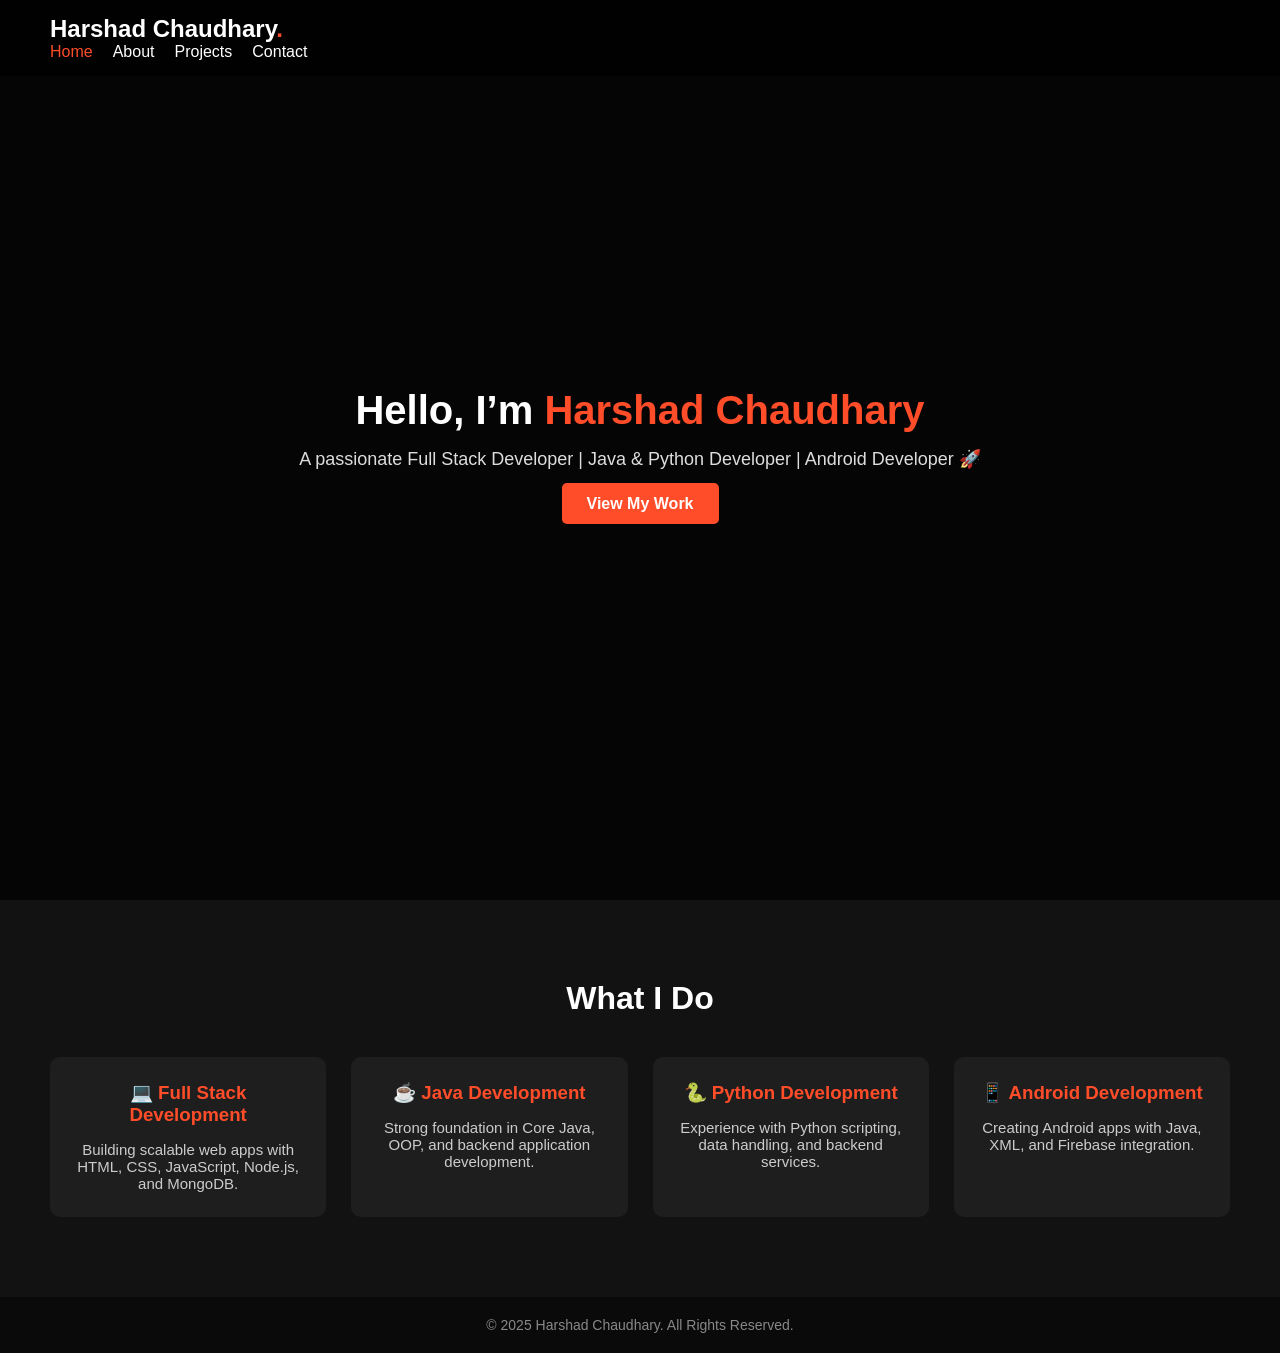
==== index.html @ d4828451 "Initial commit" ====
<!DOCTYPE html>
<html lang="en">
<head>
  <meta charset="UTF-8">
  <meta name="viewport" content="width=device-width, initial-scale=1.0">
  <title>Harshad Chaudhary | Portfolio</title>
  <link rel="stylesheet" href="style.css">
</head>
<body>
  <!-- Navbar -->
  <header>
    <nav>
      <h1 class="logo">Harshad Chaudhary<span>.</span></h1>
      <ul class="nav-links">
        <li><a href="index.html" class="active">Home</a></li>
        <li><a href="about.html">About</a></li>
        <li><a href="projects.html">Projects</a></li>
        <li><a href="contact.html">Contact</a></li>
      </ul>
    </nav>
  </header>

  <!-- Hero Section -->
  <section class="hero">
    <div class="overlay"></div>
    <div class="hero-text">
      <h2>Hello, I’m <span>Harshad Chaudhary</span></h2>
      <p>A passionate Full Stack Developer | Java & Python Developer | Android Developer 🚀</p>
      <a href="projects.html" class="btn">View My Work</a>
    </div>
  </section>

  <!-- Skills Section -->
  <section class="skills">
    <h2>What I Do</h2>
    <div class="skill-cards">
      <div class="card">
        <h3>💻 Full Stack Development</h3>
        <p>Building scalable web apps with HTML, CSS, JavaScript, Node.js, and MongoDB.</p>
      </div>
      <div class="card">
        <h3>☕ Java Development</h3>
        <p>Strong foundation in Core Java, OOP, and backend application development.</p>
      </div>
      <div class="card">
        <h3>🐍 Python Development</h3>
        <p>Experience with Python scripting, data handling, and backend services.</p>
      </div>
      <div class="card">
        <h3>📱 Android Development</h3>
        <p>Creating Android apps with Java, XML, and Firebase integration.</p>
      </div>
    </div>
  </section>

  <!-- Footer -->
  <footer>
    <p>© 2025 Harshad Chaudhary. All Rights Reserved.</p>
  </footer>
</body>
</html>
---- style.css ----
/* Reset */
* {
  margin: 0;
  padding: 0;
  box-sizing: border-box;
  font-family: "Poppins", sans-serif;
}

body {
  color: #fff;
  background-color: #0d0d0d;
}

/* Navbar */
header {
  width: 100%;
  position: fixed;
  top: 0;
  left: 0;
  background: rgba(0, 0, 0, 0.7);
  padding: 15px 50px;
  display: flex;
  justify-content: space-between;
  align-items: center;
  z-index: 100;
}

.logo {
  font-size: 24px;
  font-weight: 700;
  color: #fff;
}

.logo span {
  color: #ff4c29;
}

.nav-links {
  list-style: none;
  display: flex;
  gap: 20px;
}

.nav-links li a {
  text-decoration: none;
  color: #fff;
  font-weight: 500;
  transition: 0.3s;
}

.nav-links li a:hover,
.nav-links li a.active {
  color: #ff4c29;
}

/* Hero Section */
.hero {
  height: 100vh;
  background: url("backport.jpg") no-repeat center center/cover;
  position: relative;
  display: flex;
  align-items: center;
  justify-content: center;
  text-align: center;
}

.hero .overlay {
  position: absolute;
  top: 0;
  left: 0;
  width: 100%;
  height: 100%;
  background: rgba(0, 0, 0, 0.6);
}

.hero-text {
  position: relative;
  z-index: 1;
  max-width: 800px;
}

.hero-text h2 {
  font-size: 40px;
  margin-bottom: 15px;
}

.hero-text h2 span {
  color: #ff4c29;
}

.hero-text p {
  font-size: 18px;
  margin-bottom: 25px;
  color: #ddd;
}

.btn {
  padding: 12px 25px;
  background: #ff4c29;
  color: #fff;
  border: none;
  border-radius: 5px;
  font-weight: bold;
  text-decoration: none;
  transition: 0.3s;
}

.btn:hover {
  background: #e63e20;
}

/* Skills Section */
.skills {
  padding: 80px 50px;
  background: #121212;
  text-align: center;
}

.skills h2 {
  font-size: 32px;
  margin-bottom: 40px;
}

.skill-cards {
  display: grid;
  grid-template-columns: repeat(auto-fit, minmax(250px, 1fr));
  gap: 25px;
}

.card {
  background: #1e1e1e;
  padding: 25px;
  border-radius: 10px;
  transition: transform 0.3s ease, background 0.3s;
}

.card:hover {
  transform: translateY(-10px);
  background: #292929;
}

.card h3 {
  color: #ff4c29;
  margin-bottom: 15px;
}

.card p {
  color: #ccc;
  font-size: 15px;
}

/* Footer */
footer {
  background: #0a0a0a;
  padding: 20px;
  text-align: center;
  font-size: 14px;
  color: #888;
}

/* About Section */
.about {
  padding: 100px 50px;
  background: #121212;
  color: #fff;
}

.about .container {
  display: flex;
  flex-wrap: wrap;
  align-items: center;
  gap: 40px;
}

.about-text {
  flex: 1 1 500px;
}

.about-text h2 {
  font-size: 32px;
  margin-bottom: 20px;
  color: #ff4c29;
}

.about-text p {
  margin-bottom: 20px;
  color: #ddd;
  line-height: 1.6;
}

.about-text ul {
  list-style: none;
  margin-bottom: 20px;
}

.about-text ul li {
  margin: 10px 0;
  font-size: 16px;
  color: #ccc;
}

.about-text ul li::before {
  content: "✔ ";
  color: #ff4c29;
}

.about-img {
  flex: 1 1 300px;
  text-align: center;
}
.about-img img {
  max-width: 300px;
  border-radius: 12px; /* small rounding instead of circle */
  border: 4px solid #ff4c29;
  box-shadow: 0 0 20px rgba(255, 76, 41, 0.5);
}


/* Timeline Section */
.timeline {
  padding: 80px 50px;
  background: #0d0d0d;
  text-align: center;
}

.timeline h2 {
  font-size: 32px;
  margin-bottom: 40px;
  color: #ff4c29;
}

.timeline-container {
  display: flex;
  flex-direction: column;
  gap: 25px;
  align-items: center;
}

.timeline-item {
  background: #1e1e1e;
  padding: 20px 30px;
  border-radius: 10px;
  max-width: 600px;
  transition: transform 0.3s ease;
}

.timeline-item:hover {
  transform: translateY(-8px);
  background: #292929;
}

.timeline-item h3 {
  color: #ff4c29;
  margin-bottom: 8px;
}


/* Projects Section */
.projects {
  padding: 100px 50px;
  background: #121212;
  color: #fff;
  text-align: center;
}

.projects h2 {
  font-size: 32px;
  margin-bottom: 15px;
  color: #ff4c29;
}

.project-intro {
  font-size: 16px;
  color: #ccc;
  margin-bottom: 40px;
  max-width: 700px;
  margin-left: auto;
  margin-right: auto;
  line-height: 1.6;
}

.project-grid {
  display: grid;
  grid-template-columns: repeat(auto-fit, minmax(280px, 1fr));
  gap: 25px;
}

.project-card {
  background: #1e1e1e;
  padding: 25px;
  border-radius: 10px;
  text-align: left;
  transition: transform 0.3s ease, background 0.3s;
}

.project-card:hover {
  transform: translateY(-10px);
  background: #292929;
}

.project-card h3 {
  color: #ff4c29;
  margin-bottom: 12px;
}

.project-card p {
  font-size: 15px;
  color: #ddd;
  margin-bottom: 20px;
  line-height: 1.5;
}

.project-links a {
  display: inline-block;
  padding: 8px 15px;
  background: #ff4c29;
  color: #fff;
  text-decoration: none;
  border-radius: 5px;
  font-size: 14px;
  margin-right: 10px;
  transition: background 0.3s;
}

.project-links a:hover {
  background: #e63e20;
}
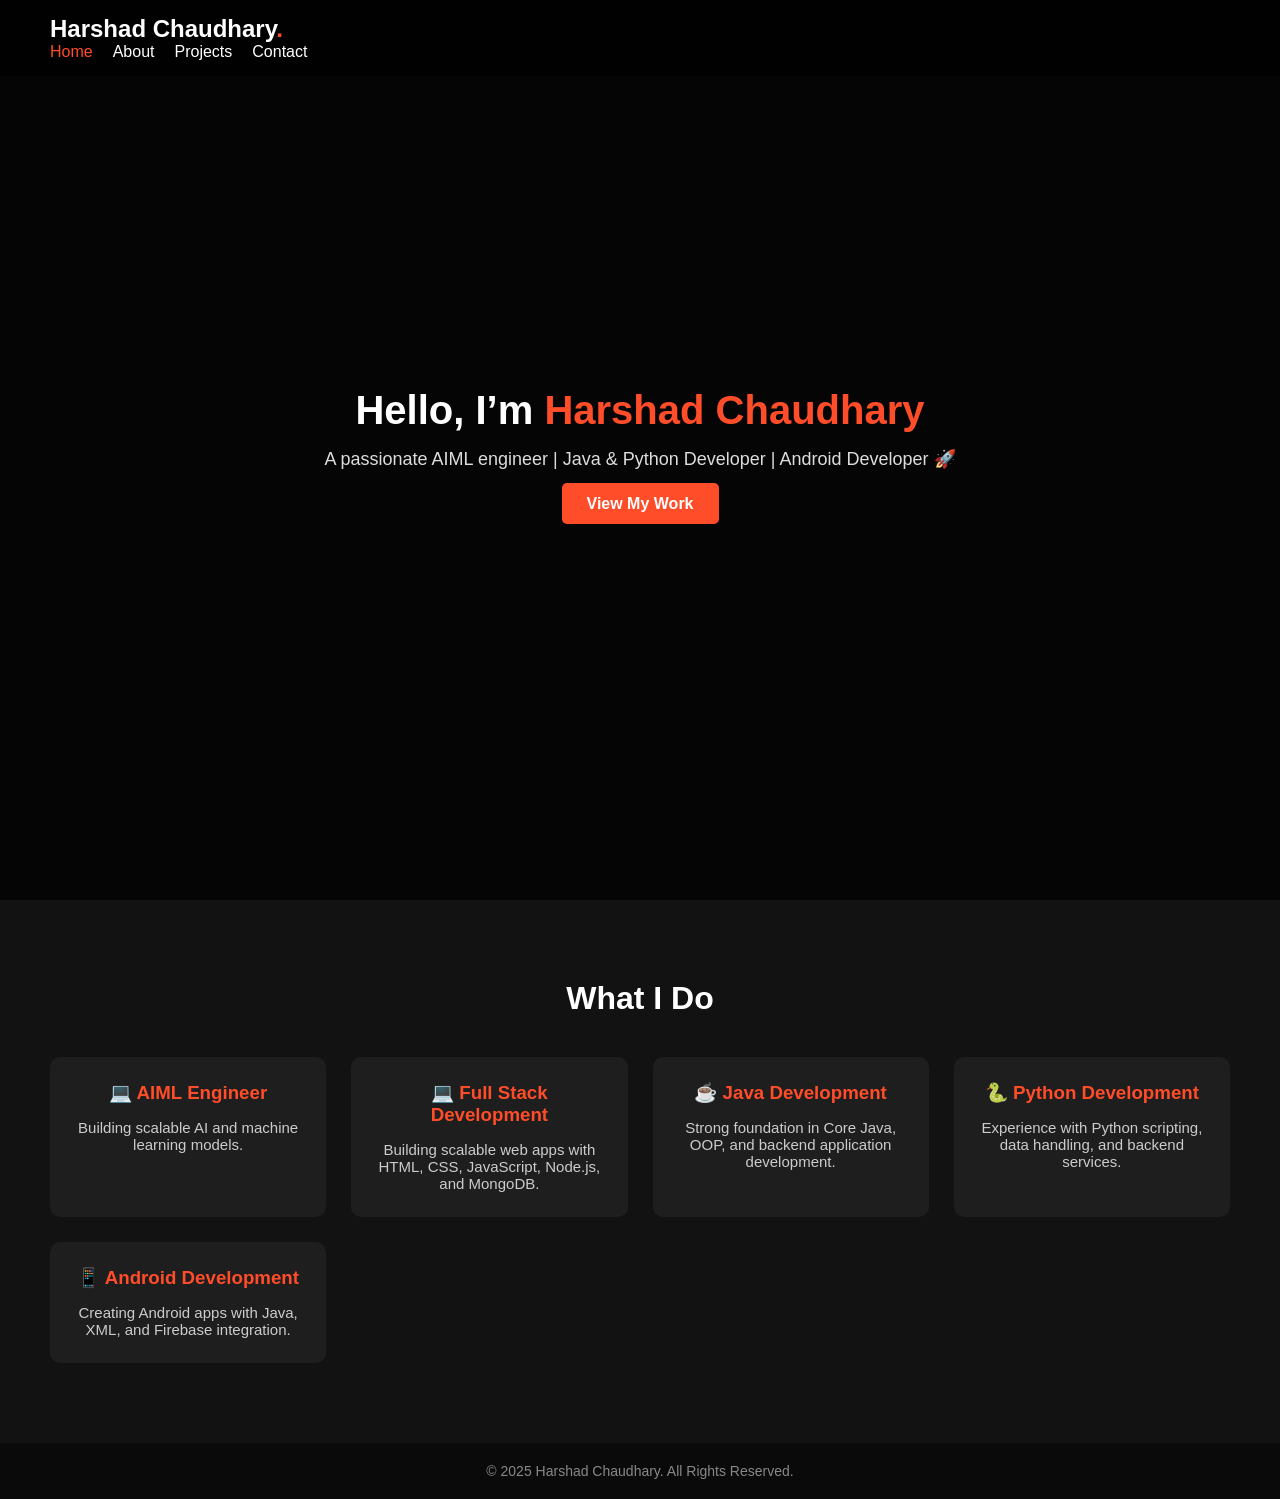
==== commit 368aabf7: "update" ====
--- a/index.html
+++ b/index.html
@@ -25,7 +25,7 @@
     <div class="overlay"></div>
     <div class="hero-text">
       <h2>Hello, I’m <span>Harshad Chaudhary</span></h2>
-      <p>A passionate Full Stack Developer | Java & Python Developer | Android Developer 🚀</p>
+      <p>A passionate AIML engineer  | Java & Python Developer | Android Developer 🚀</p>
       <a href="projects.html" class="btn">View My Work</a>
     </div>
   </section>
@@ -34,6 +34,10 @@
   <section class="skills">
     <h2>What I Do</h2>
     <div class="skill-cards">
+      <div class="card">
+        <h3>💻 AIML Engineer</h3>
+        <p>Building scalable AI and machine learning models.</p>
+      </div>
       <div class="card">
         <h3>💻 Full Stack Development</h3>
         <p>Building scalable web apps with HTML, CSS, JavaScript, Node.js, and MongoDB.</p>
--- a/style.css
+++ b/style.css
@@ -325,3 +325,35 @@
 .project-links a:hover {
   background: #e63e20;
 }
+
+
+/* Optional inline grid fix (you can move this to style.css) */
+    .project-grid {
+      display: grid;
+      grid-template-columns: repeat(auto-fit, minmax(300px, 1fr));
+      gap: 1.5rem;
+      padding: 20px;
+    }
+    .project-card {
+      background: #1e1e1e;
+      color: #fff;
+      padding: 20px;
+      border-radius: 15px;
+      box-shadow: 0 4px 8px rgba(0,0,0,0.3);
+      transition: transform 0.2s ease, box-shadow 0.2s ease;
+    }
+    .project-card:hover {
+      transform: translateY(-5px);
+      box-shadow: 0 6px 15px rgba(0,0,0,0.4);
+    }
+    .project-links a {
+      color: #00bcd4;
+      text-decoration: none;
+      font-weight: 600;
+    }
+    .project-links a:hover {
+      text-decoration: underline;
+    }
+    h3 {
+      margin-bottom: 10px;
+    }
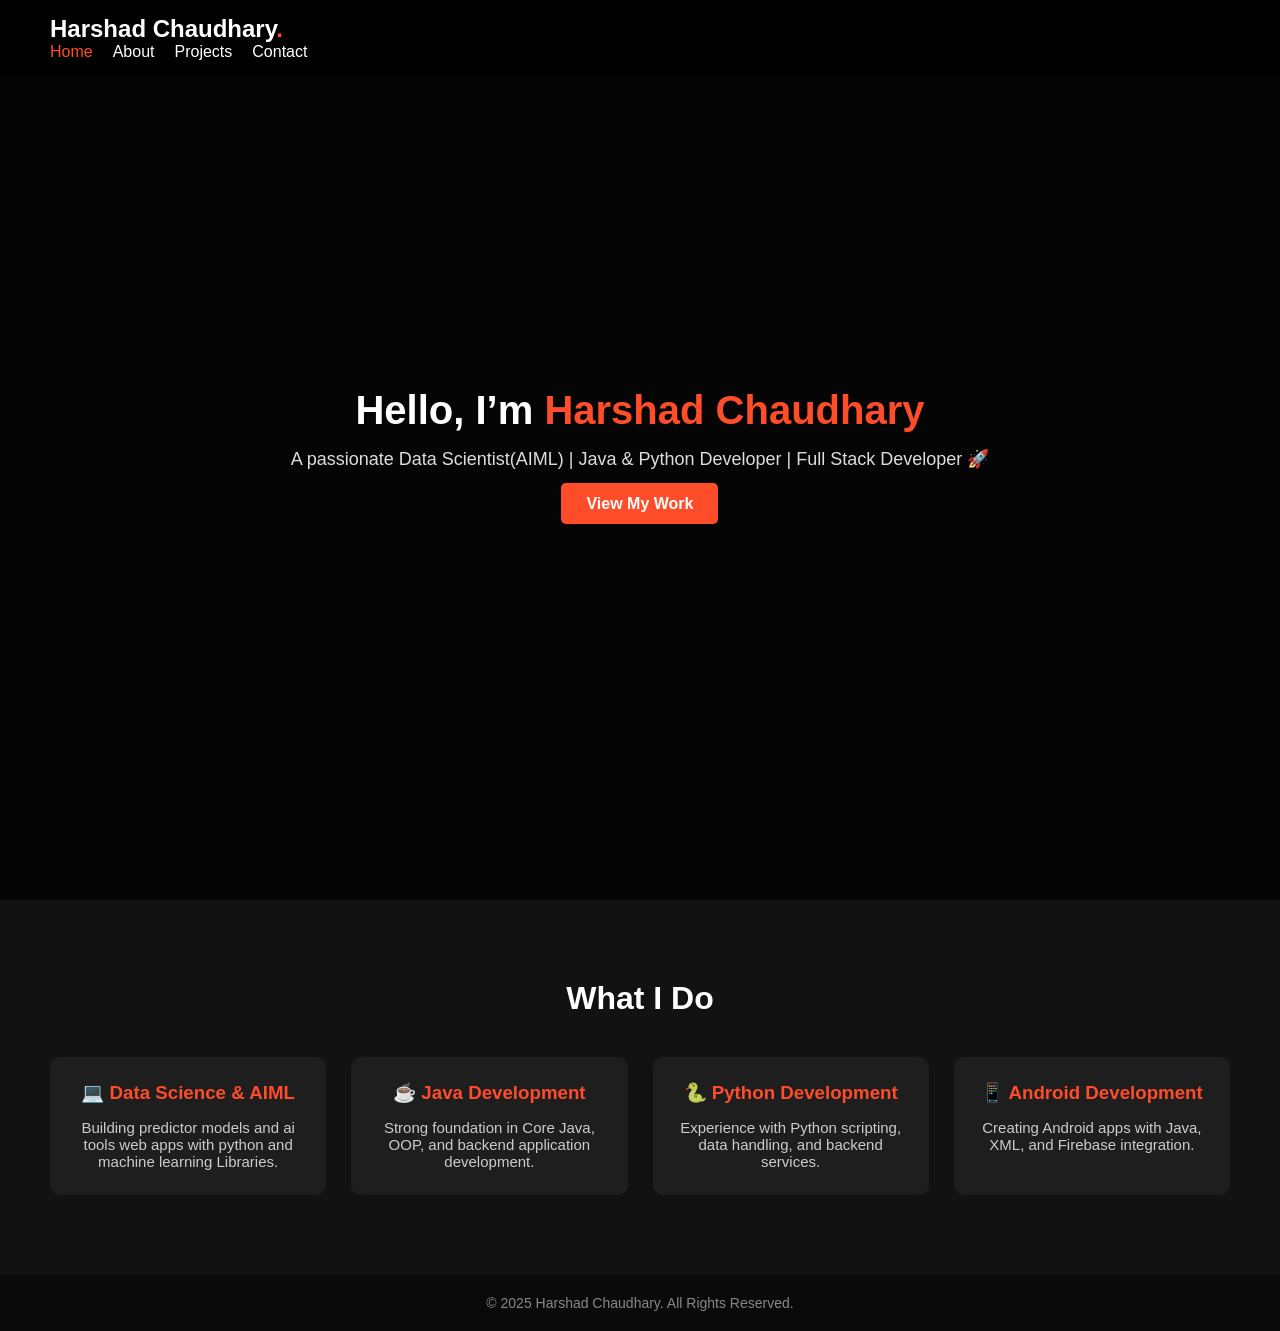
==== commit 4b12566d: "Major updates across project files" ====
--- a/index.html
+++ b/index.html
@@ -25,7 +25,7 @@
     <div class="overlay"></div>
     <div class="hero-text">
       <h2>Hello, I’m <span>Harshad Chaudhary</span></h2>
-      <p>A passionate AIML engineer  | Java & Python Developer | Android Developer 🚀</p>
+      <p>A passionate Data Scientist(AIML) | Java & Python Developer | Full Stack Developer 🚀</p>
       <a href="projects.html" class="btn">View My Work</a>
     </div>
   </section>
@@ -35,12 +35,8 @@
     <h2>What I Do</h2>
     <div class="skill-cards">
       <div class="card">
-        <h3>💻 AIML Engineer</h3>
-        <p>Building scalable AI and machine learning models.</p>
-      </div>
-      <div class="card">
-        <h3>💻 Full Stack Development</h3>
-        <p>Building scalable web apps with HTML, CSS, JavaScript, Node.js, and MongoDB.</p>
+        <h3>💻 Data Science & AIML</h3>
+        <p>Building predictor models and ai tools web apps with python and machine learning Libraries.</p>
       </div>
       <div class="card">
         <h3>☕ Java Development</h3>
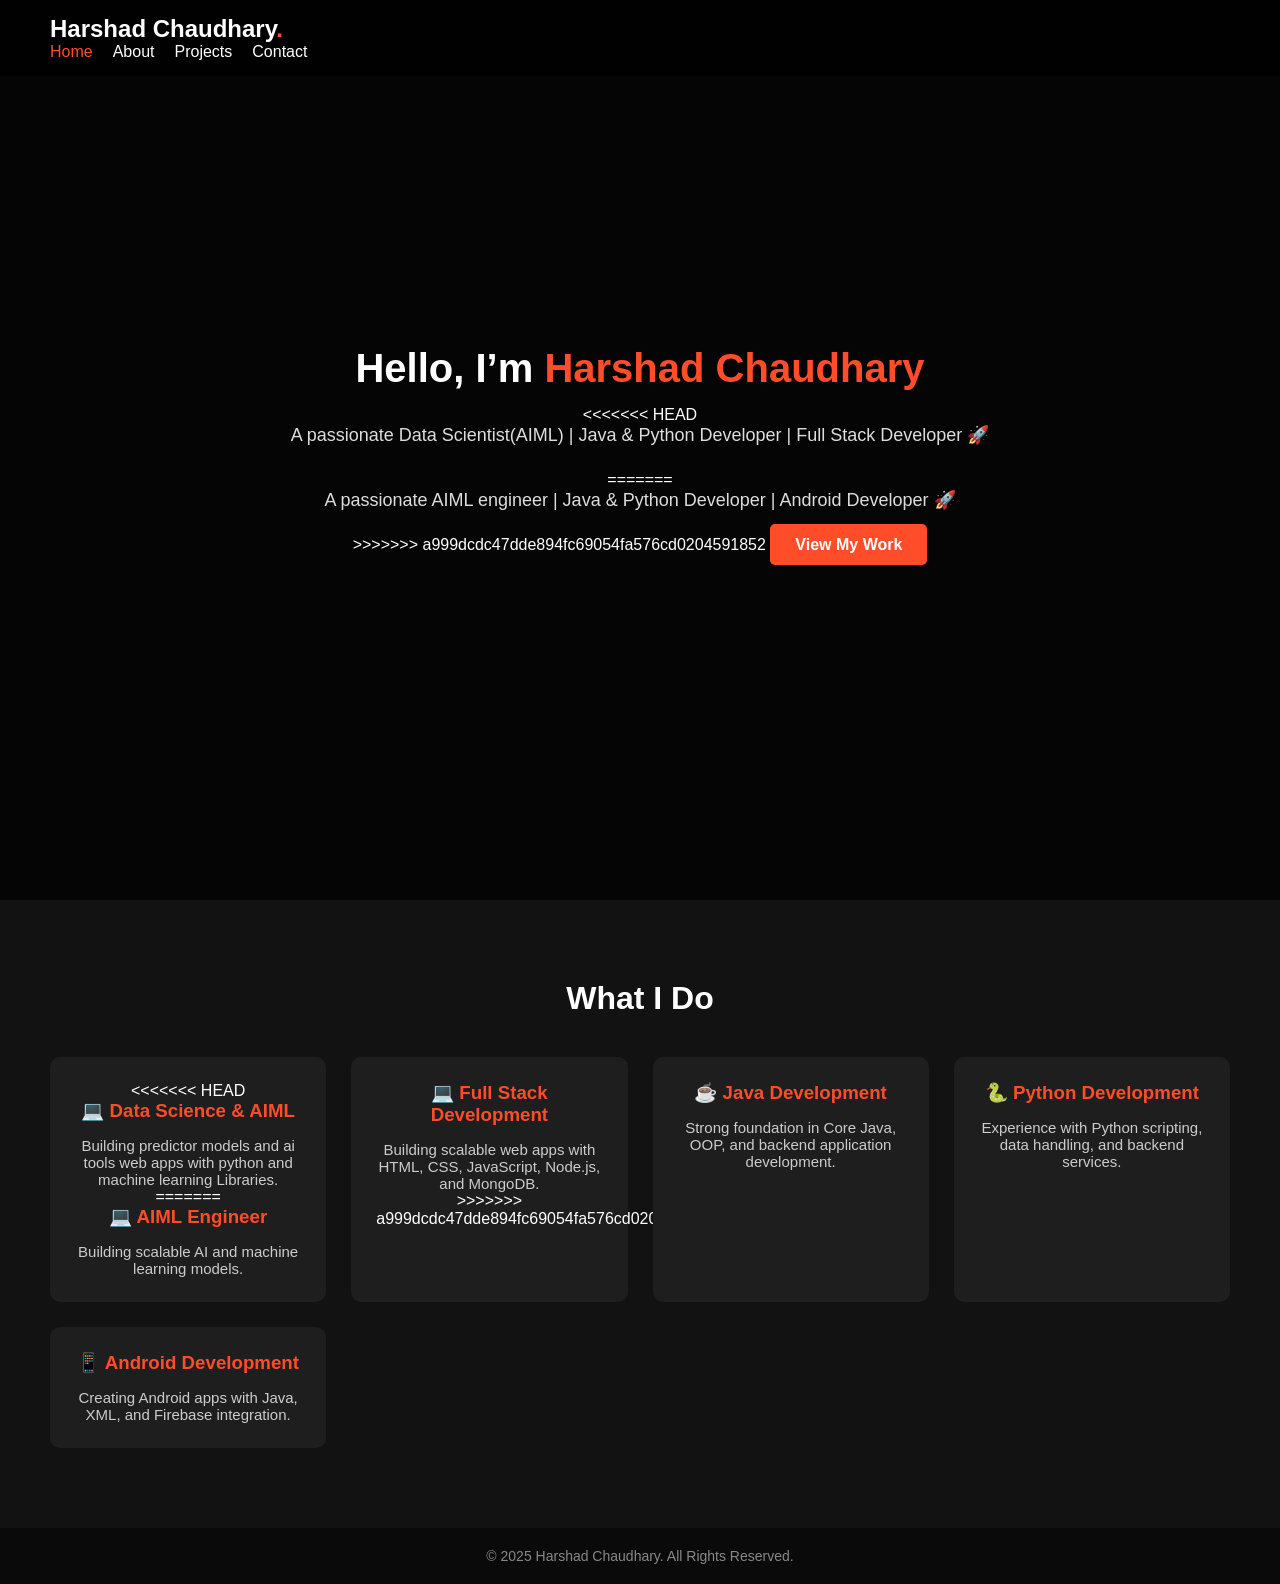
==== commit 6198ab47: "Resolved merge conflicts and updated portfolio" ====
--- a/index.html
+++ b/index.html
@@ -25,7 +25,11 @@
     <div class="overlay"></div>
     <div class="hero-text">
       <h2>Hello, I’m <span>Harshad Chaudhary</span></h2>
+<<<<<<< HEAD
       <p>A passionate Data Scientist(AIML) | Java & Python Developer | Full Stack Developer 🚀</p>
+=======
+      <p>A passionate AIML engineer  | Java & Python Developer | Android Developer 🚀</p>
+>>>>>>> a999dcdc47dde894fc69054fa576cd0204591852
       <a href="projects.html" class="btn">View My Work</a>
     </div>
   </section>
@@ -35,8 +39,17 @@
     <h2>What I Do</h2>
     <div class="skill-cards">
       <div class="card">
+<<<<<<< HEAD
         <h3>💻 Data Science & AIML</h3>
         <p>Building predictor models and ai tools web apps with python and machine learning Libraries.</p>
+=======
+        <h3>💻 AIML Engineer</h3>
+        <p>Building scalable AI and machine learning models.</p>
+      </div>
+      <div class="card">
+        <h3>💻 Full Stack Development</h3>
+        <p>Building scalable web apps with HTML, CSS, JavaScript, Node.js, and MongoDB.</p>
+>>>>>>> a999dcdc47dde894fc69054fa576cd0204591852
       </div>
       <div class="card">
         <h3>☕ Java Development</h3>
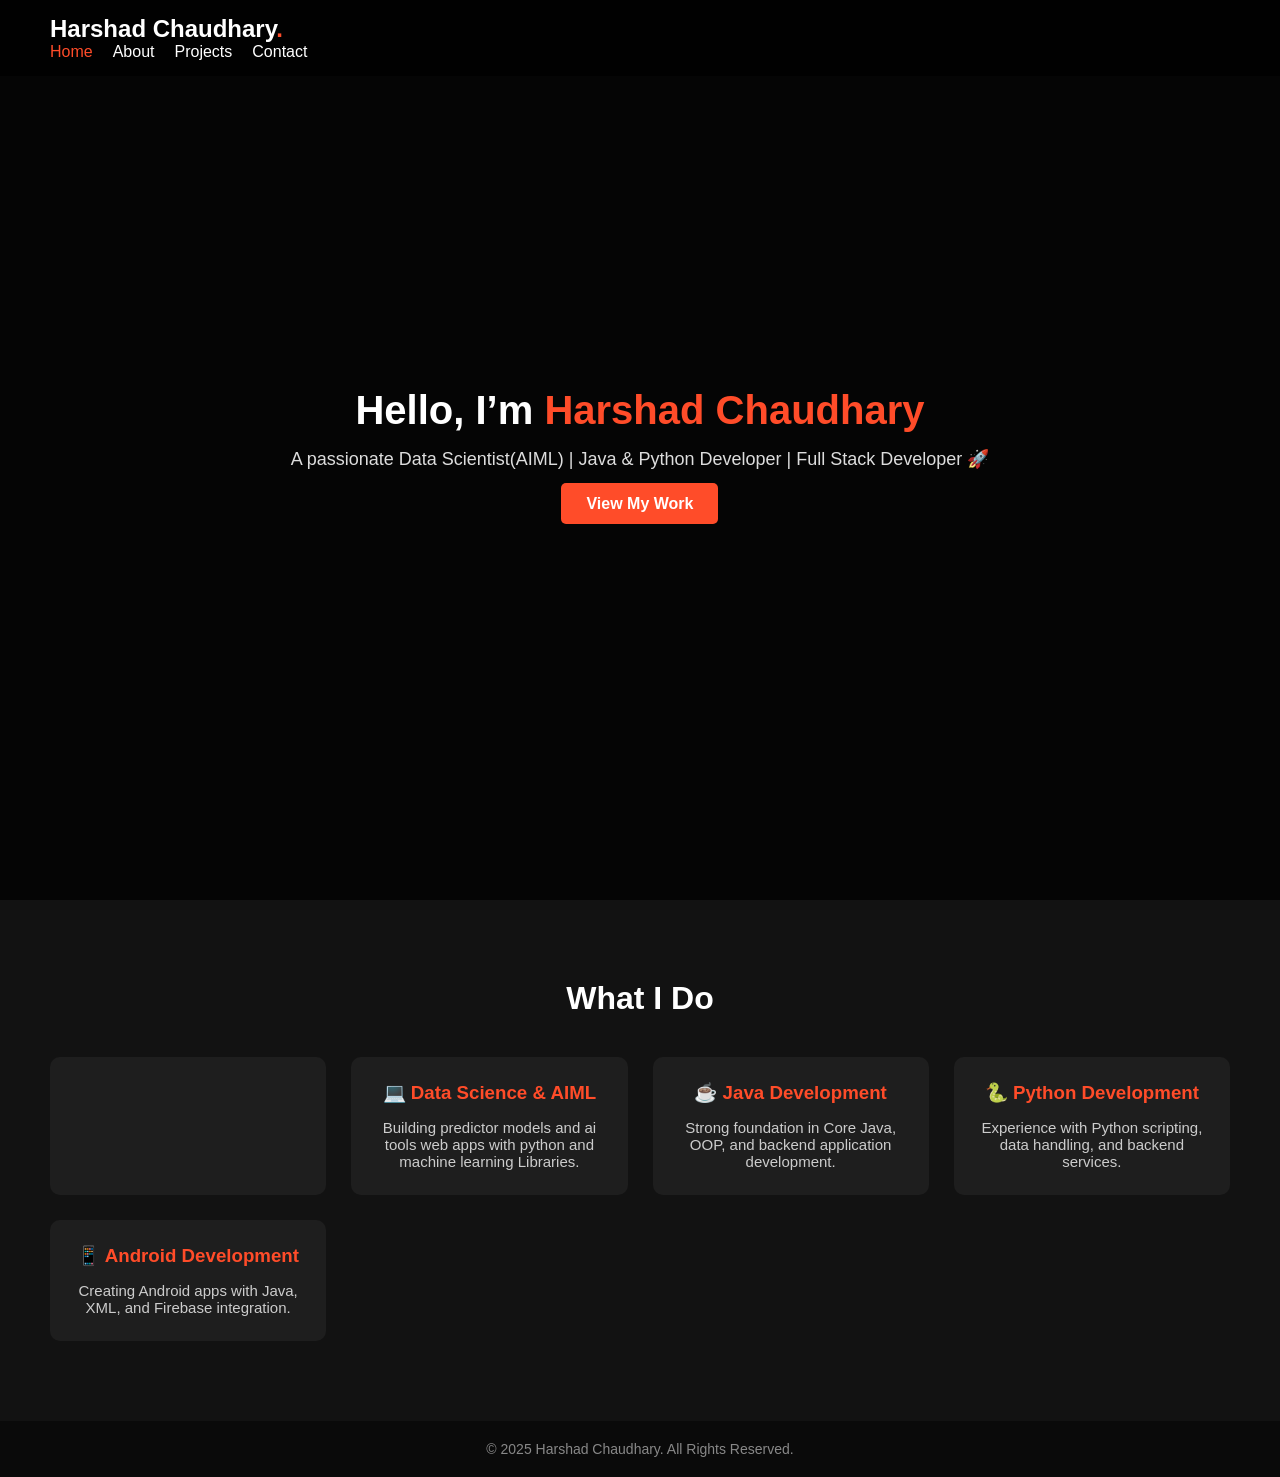
==== commit 57a3601c: "Resolved merge conflicts and updated portfolio" ====
--- a/index.html
+++ b/index.html
@@ -25,11 +25,9 @@
     <div class="overlay"></div>
     <div class="hero-text">
       <h2>Hello, I’m <span>Harshad Chaudhary</span></h2>
-<<<<<<< HEAD
+
       <p>A passionate Data Scientist(AIML) | Java & Python Developer | Full Stack Developer 🚀</p>
-=======
-      <p>A passionate AIML engineer  | Java & Python Developer | Android Developer 🚀</p>
->>>>>>> a999dcdc47dde894fc69054fa576cd0204591852
+
       <a href="projects.html" class="btn">View My Work</a>
     </div>
   </section>
@@ -39,17 +37,12 @@
     <h2>What I Do</h2>
     <div class="skill-cards">
       <div class="card">
-<<<<<<< HEAD
-        <h3>💻 Data Science & AIML</h3>
-        <p>Building predictor models and ai tools web apps with python and machine learning Libraries.</p>
-=======
-        <h3>💻 AIML Engineer</h3>
-        <p>Building scalable AI and machine learning models.</p>
+
+       
       </div>
       <div class="card">
-        <h3>💻 Full Stack Development</h3>
-        <p>Building scalable web apps with HTML, CSS, JavaScript, Node.js, and MongoDB.</p>
->>>>>>> a999dcdc47dde894fc69054fa576cd0204591852
+       <h3>💻 Data Science & AIML</h3>
+        <p>Building predictor models and ai tools web apps with python and machine learning Libraries.</p>
       </div>
       <div class="card">
         <h3>☕ Java Development</h3>
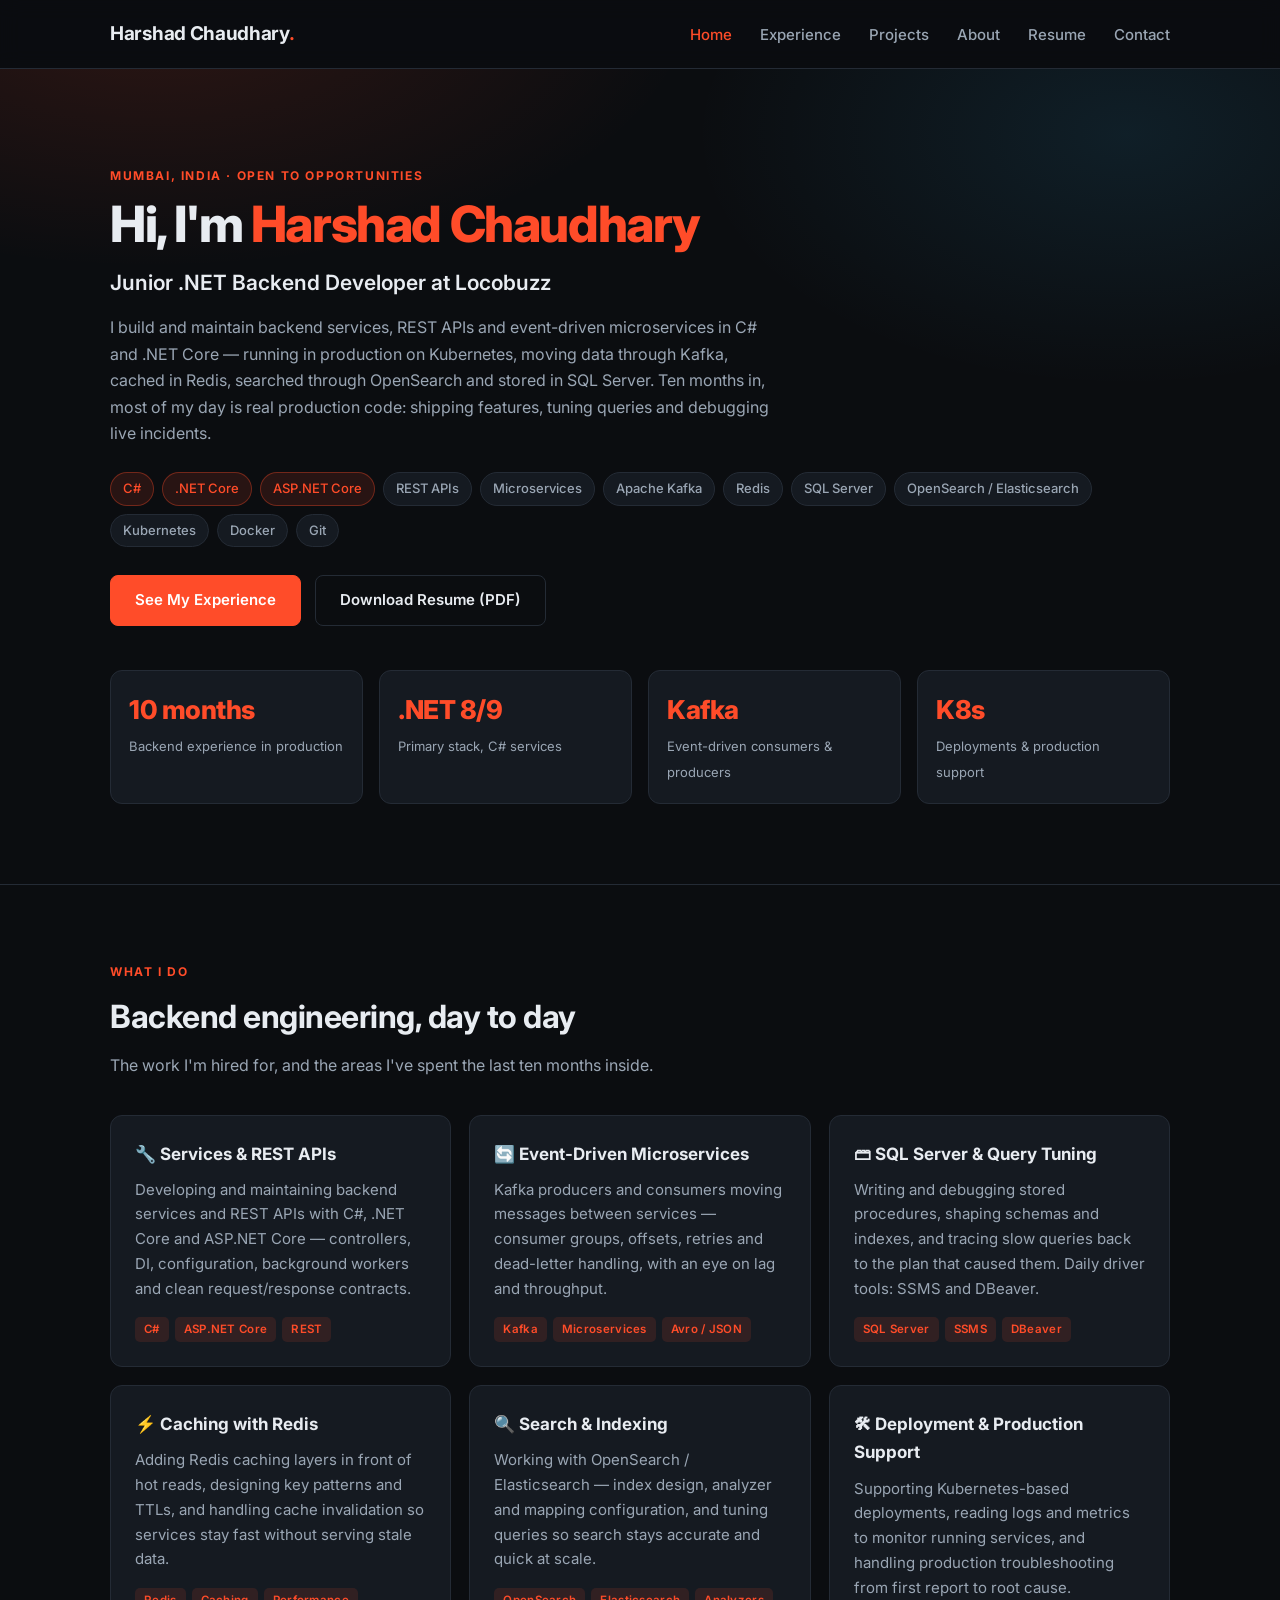
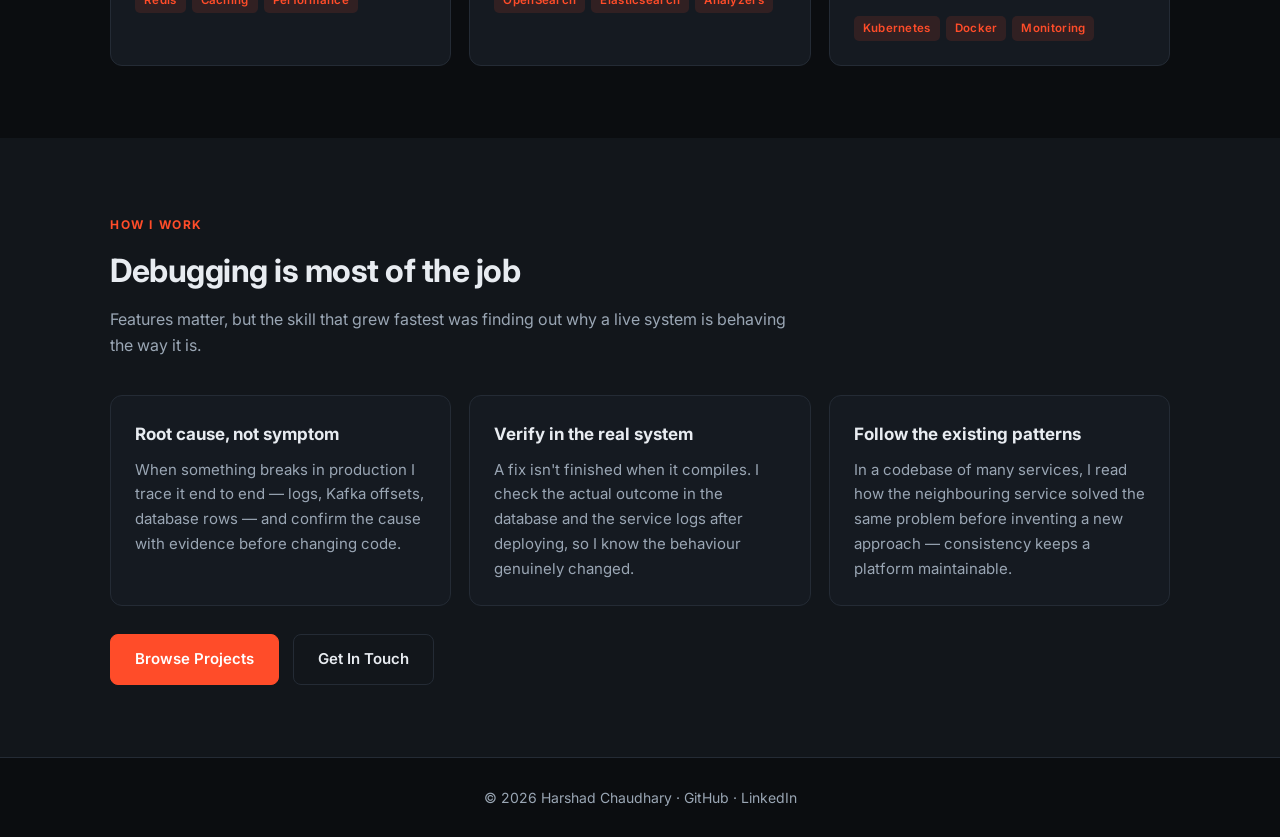
==== commit 48267a84: "feat: rebuild portfolio as .NET backend developer Repositioned the site from the college-era "Data S" ====
--- a/index.html
+++ b/index.html
@@ -3,65 +3,168 @@
 <head>
   <meta charset="UTF-8">
   <meta name="viewport" content="width=device-width, initial-scale=1.0">
-  <title>Harshad Chaudhary | Portfolio</title>
+  <title>Harshad Chaudhary | Junior .NET Backend Developer</title>
+  <meta name="description" content="Junior .NET Backend Developer with 10 months of production experience building REST APIs and event-driven microservices with C#, .NET Core, Kafka, Redis, SQL Server and Kubernetes.">
+  <meta property="og:title" content="Harshad Chaudhary | Junior .NET Backend Developer">
+  <meta property="og:description" content="C# · .NET Core · ASP.NET · Kafka · Redis · SQL Server · OpenSearch · Kubernetes">
+  <meta property="og:type" content="website">
+  <meta property="og:url" content="https://harshadchaudhary.github.io/portfolio/">
+  <link rel="icon" href="data:image/svg+xml,<svg xmlns='http://www.w3.org/2000/svg' viewBox='0 0 100 100'><text y='.9em' font-size='90'>&#9881;</text></svg>">
+  <link rel="preconnect" href="https://fonts.googleapis.com">
+  <link rel="preconnect" href="https://fonts.gstatic.com" crossorigin>
+  <link href="https://fonts.googleapis.com/css2?family=Inter:wght@400;500;600;700;800&display=swap" rel="stylesheet">
   <link rel="stylesheet" href="style.css">
+  <script src="script.js" defer></script>
 </head>
 <body>
-  <!-- Navbar -->
+
   <header>
     <nav>
-      <h1 class="logo">Harshad Chaudhary<span>.</span></h1>
+      <a href="index.html" class="logo">Harshad Chaudhary<span>.</span></a>
+      <button class="nav-toggle" aria-label="Toggle navigation" aria-expanded="false">&#9776;</button>
       <ul class="nav-links">
         <li><a href="index.html" class="active">Home</a></li>
+        <li><a href="experience.html">Experience</a></li>
+        <li><a href="projects.html">Projects</a></li>
         <li><a href="about.html">About</a></li>
-        <li><a href="projects.html">Projects</a></li>
+        <li><a href="resume.html">Resume</a></li>
         <li><a href="contact.html">Contact</a></li>
       </ul>
     </nav>
   </header>
 
-  <!-- Hero Section -->
+  <!-- Hero -->
   <section class="hero">
-    <div class="overlay"></div>
-    <div class="hero-text">
-      <h2>Hello, I’m <span>Harshad Chaudhary</span></h2>
+    <div class="container">
+      <span class="eyebrow">Mumbai, India &middot; Open to opportunities</span>
+      <h1>Hi, I'm <span>Harshad Chaudhary</span></h1>
+      <p class="role">Junior .NET Backend Developer at Locobuzz</p>
+      <p class="blurb">
+        I build and maintain backend services, REST APIs and event-driven microservices
+        in C# and .NET Core — running in production on Kubernetes, moving data through
+        Kafka, cached in Redis, searched through OpenSearch and stored in SQL Server.
+        Ten months in, most of my day is real production code: shipping features,
+        tuning queries and debugging live incidents.
+      </p>
 
-      <p>A passionate Data Scientist(AIML) | Java & Python Developer | Full Stack Developer 🚀</p>
+      <div class="tech-strip">
+        <span class="chip chip-accent">C#</span>
+        <span class="chip chip-accent">.NET Core</span>
+        <span class="chip chip-accent">ASP.NET Core</span>
+        <span class="chip">REST APIs</span>
+        <span class="chip">Microservices</span>
+        <span class="chip">Apache Kafka</span>
+        <span class="chip">Redis</span>
+        <span class="chip">SQL Server</span>
+        <span class="chip">OpenSearch / Elasticsearch</span>
+        <span class="chip">Kubernetes</span>
+        <span class="chip">Docker</span>
+        <span class="chip">Git</span>
+      </div>
 
-      <a href="projects.html" class="btn">View My Work</a>
-    </div>
-  </section>
+      <div class="btn-row">
+        <a href="experience.html" class="btn">See My Experience</a>
+        <a href="Harshad_Chaudhary_DotNet_Resume.pdf" class="btn btn-ghost" download>Download Resume (PDF)</a>
+      </div>
 
-  <!-- Skills Section -->
-  <section class="skills">
-    <h2>What I Do</h2>
-    <div class="skill-cards">
-      <div class="card">
-
-       
-      </div>
-      <div class="card">
-       <h3>💻 Data Science & AIML</h3>
-        <p>Building predictor models and ai tools web apps with python and machine learning Libraries.</p>
-      </div>
-      <div class="card">
-        <h3>☕ Java Development</h3>
-        <p>Strong foundation in Core Java, OOP, and backend application development.</p>
-      </div>
-      <div class="card">
-        <h3>🐍 Python Development</h3>
-        <p>Experience with Python scripting, data handling, and backend services.</p>
-      </div>
-      <div class="card">
-        <h3>📱 Android Development</h3>
-        <p>Creating Android apps with Java, XML, and Firebase integration.</p>
+      <div class="stats">
+        <div class="stat"><b>10 months</b><span>Backend experience in production</span></div>
+        <div class="stat"><b>.NET&nbsp;8/9</b><span>Primary stack, C# services</span></div>
+        <div class="stat"><b>Kafka</b><span>Event-driven consumers &amp; producers</span></div>
+        <div class="stat"><b>K8s</b><span>Deployments &amp; production support</span></div>
       </div>
     </div>
   </section>
 
-  <!-- Footer -->
+  <!-- What I do -->
+  <section class="section">
+    <div class="container">
+      <span class="eyebrow">What I do</span>
+      <h2 class="section-title">Backend engineering, day to day</h2>
+      <p class="section-sub">
+        The work I'm hired for, and the areas I've spent the last ten months inside.
+      </p>
+
+      <div class="grid">
+        <div class="card">
+          <h3>&#128295; Services &amp; REST APIs</h3>
+          <p>Developing and maintaining backend services and REST APIs with C#, .NET Core and ASP.NET Core — controllers, DI, configuration, background workers and clean request/response contracts.</p>
+          <div class="card-tags"><span>C#</span><span>ASP.NET Core</span><span>REST</span></div>
+        </div>
+
+        <div class="card">
+          <h3>&#128260; Event-Driven Microservices</h3>
+          <p>Kafka producers and consumers moving messages between services — consumer groups, offsets, retries and dead-letter handling, with an eye on lag and throughput.</p>
+          <div class="card-tags"><span>Kafka</span><span>Microservices</span><span>Avro / JSON</span></div>
+        </div>
+
+        <div class="card">
+          <h3>&#128451; SQL Server &amp; Query Tuning</h3>
+          <p>Writing and debugging stored procedures, shaping schemas and indexes, and tracing slow queries back to the plan that caused them. Daily driver tools: SSMS and DBeaver.</p>
+          <div class="card-tags"><span>SQL Server</span><span>SSMS</span><span>DBeaver</span></div>
+        </div>
+
+        <div class="card">
+          <h3>&#9889; Caching with Redis</h3>
+          <p>Adding Redis caching layers in front of hot reads, designing key patterns and TTLs, and handling cache invalidation so services stay fast without serving stale data.</p>
+          <div class="card-tags"><span>Redis</span><span>Caching</span><span>Performance</span></div>
+        </div>
+
+        <div class="card">
+          <h3>&#128269; Search &amp; Indexing</h3>
+          <p>Working with OpenSearch / Elasticsearch — index design, analyzer and mapping configuration, and tuning queries so search stays accurate and quick at scale.</p>
+          <div class="card-tags"><span>OpenSearch</span><span>Elasticsearch</span><span>Analyzers</span></div>
+        </div>
+
+        <div class="card">
+          <h3>&#128736; Deployment &amp; Production Support</h3>
+          <p>Supporting Kubernetes-based deployments, reading logs and metrics to monitor running services, and handling production troubleshooting from first report to root cause.</p>
+          <div class="card-tags"><span>Kubernetes</span><span>Docker</span><span>Monitoring</span></div>
+        </div>
+      </div>
+    </div>
+  </section>
+
+  <!-- Strengths -->
+  <section class="section section-alt">
+    <div class="container">
+      <span class="eyebrow">How I work</span>
+      <h2 class="section-title">Debugging is most of the job</h2>
+      <p class="section-sub">
+        Features matter, but the skill that grew fastest was finding out why a live system
+        is behaving the way it is.
+      </p>
+
+      <div class="grid">
+        <div class="card">
+          <h3>Root cause, not symptom</h3>
+          <p>When something breaks in production I trace it end to end — logs, Kafka offsets, database rows — and confirm the cause with evidence before changing code.</p>
+        </div>
+        <div class="card">
+          <h3>Verify in the real system</h3>
+          <p>A fix isn't finished when it compiles. I check the actual outcome in the database and the service logs after deploying, so I know the behaviour genuinely changed.</p>
+        </div>
+        <div class="card">
+          <h3>Follow the existing patterns</h3>
+          <p>In a codebase of many services, I read how the neighbouring service solved the same problem before inventing a new approach — consistency keeps a platform maintainable.</p>
+        </div>
+      </div>
+
+      <div class="btn-row">
+        <a href="projects.html" class="btn">Browse Projects</a>
+        <a href="contact.html" class="btn btn-ghost">Get In Touch</a>
+      </div>
+    </div>
+  </section>
+
   <footer>
-    <p>© 2025 Harshad Chaudhary. All Rights Reserved.</p>
+    <div class="container">
+      <p>&copy; <span class="year">2026</span> Harshad Chaudhary &middot;
+        <a href="https://github.com/harshadchaudhary" target="_blank" rel="noopener">GitHub</a> &middot;
+        <a href="https://www.linkedin.com/in/harshad-chaudhary-737522324" target="_blank" rel="noopener">LinkedIn</a>
+      </p>
+    </div>
   </footer>
+
 </body>
 </html>
--- a/style.css
+++ b/style.css
@@ -1,359 +1,648 @@
-/* Reset */
+/* ============================================================
+   Harshad Chaudhary — Portfolio
+   Shared stylesheet for all pages.
+   ============================================================ */
+
+:root {
+  --bg: #0b0d10;
+  --bg-elev: #12161b;
+  --bg-card: #151a21;
+  --border: #242b35;
+  --text: #e8ecf1;
+  --text-dim: #9aa6b4;
+  --accent: #ff4c29;
+  --accent-soft: rgba(255, 76, 41, 0.12);
+  --accent-2: #38bdf8;
+  --radius: 12px;
+  --nav-h: 68px;
+  --maxw: 1100px;
+  --font: "Inter", "Segoe UI", Tahoma, sans-serif;
+}
+
 * {
   margin: 0;
   padding: 0;
   box-sizing: border-box;
-  font-family: "Poppins", sans-serif;
+}
+
+html {
+  scroll-behavior: smooth;
 }
 
 body {
-  color: #fff;
-  background-color: #0d0d0d;
-}
-
-/* Navbar */
+  font-family: var(--font);
+  background: var(--bg);
+  color: var(--text);
+  line-height: 1.65;
+  -webkit-font-smoothing: antialiased;
+  overflow-x: hidden;
+}
+
+a {
+  color: inherit;
+  text-decoration: none;
+}
+
+/* ---------- Layout helpers ---------- */
+.container {
+  width: 100%;
+  max-width: var(--maxw);
+  margin: 0 auto;
+  padding: 0 20px;
+}
+
+.section {
+  padding: 72px 0;
+}
+
+.section-alt {
+  background: var(--bg-elev);
+}
+
+.section-title {
+  font-size: clamp(24px, 4vw, 32px);
+  font-weight: 700;
+  letter-spacing: -0.5px;
+  margin-bottom: 8px;
+}
+
+.section-sub {
+  color: var(--text-dim);
+  margin-bottom: 36px;
+  max-width: 680px;
+}
+
+.eyebrow {
+  display: inline-block;
+  font-size: 12px;
+  font-weight: 700;
+  letter-spacing: 1.6px;
+  text-transform: uppercase;
+  color: var(--accent);
+  margin-bottom: 10px;
+}
+
+/* ---------- Navbar ---------- */
 header {
-  width: 100%;
-  position: fixed;
+  position: sticky;
   top: 0;
-  left: 0;
-  background: rgba(0, 0, 0, 0.7);
-  padding: 15px 50px;
-  display: flex;
+  z-index: 100;
+  background: rgba(11, 13, 16, 0.88);
+  backdrop-filter: blur(10px);
+  border-bottom: 1px solid var(--border);
+}
+
+nav {
+  max-width: var(--maxw);
+  margin: 0 auto;
+  height: var(--nav-h);
+  padding: 0 20px;
+  display: flex;
+  align-items: center;
   justify-content: space-between;
-  align-items: center;
-  z-index: 100;
 }
 
 .logo {
-  font-size: 24px;
+  font-size: 19px;
   font-weight: 700;
-  color: #fff;
+  letter-spacing: -0.3px;
 }
 
 .logo span {
-  color: #ff4c29;
+  color: var(--accent);
 }
 
 .nav-links {
   list-style: none;
   display: flex;
-  gap: 20px;
-}
-
-.nav-links li a {
-  text-decoration: none;
+  gap: 28px;
+  align-items: center;
+}
+
+.nav-links a {
+  font-size: 15px;
+  font-weight: 500;
+  color: var(--text-dim);
+  transition: color 0.2s;
+}
+
+.nav-links a:hover,
+.nav-links a.active {
+  color: var(--accent);
+}
+
+.nav-toggle {
+  display: none;
+  background: none;
+  border: 0;
+  color: var(--text);
+  font-size: 24px;
+  line-height: 1;
+  cursor: pointer;
+  padding: 4px 8px;
+}
+
+/* ---------- Buttons ---------- */
+.btn {
+  display: inline-block;
+  padding: 12px 24px;
+  background: var(--accent);
   color: #fff;
-  font-weight: 500;
-  transition: 0.3s;
-}
-
-.nav-links li a:hover,
-.nav-links li a.active {
-  color: #ff4c29;
-}
-
-/* Hero Section */
-.hero {
-  height: 100vh;
-  background: url("backport.jpg") no-repeat center center/cover;
-  position: relative;
-  display: flex;
-  align-items: center;
-  justify-content: center;
-  text-align: center;
-}
-
-.hero .overlay {
-  position: absolute;
-  top: 0;
-  left: 0;
-  width: 100%;
-  height: 100%;
-  background: rgba(0, 0, 0, 0.6);
-}
-
-.hero-text {
-  position: relative;
-  z-index: 1;
-  max-width: 800px;
-}
-
-.hero-text h2 {
-  font-size: 40px;
-  margin-bottom: 15px;
-}
-
-.hero-text h2 span {
-  color: #ff4c29;
-}
-
-.hero-text p {
-  font-size: 18px;
-  margin-bottom: 25px;
-  color: #ddd;
-}
-
-.btn {
-  padding: 12px 25px;
-  background: #ff4c29;
-  color: #fff;
-  border: none;
-  border-radius: 5px;
-  font-weight: bold;
-  text-decoration: none;
-  transition: 0.3s;
+  border: 1px solid var(--accent);
+  border-radius: 8px;
+  font-size: 15px;
+  font-weight: 600;
+  cursor: pointer;
+  transition: transform 0.15s, background 0.2s;
 }
 
 .btn:hover {
   background: #e63e20;
-}
-
-/* Skills Section */
-.skills {
-  padding: 80px 50px;
-  background: #121212;
-  text-align: center;
-}
-
-.skills h2 {
-  font-size: 32px;
-  margin-bottom: 40px;
-}
-
-.skill-cards {
+  transform: translateY(-2px);
+}
+
+.btn-ghost {
+  background: transparent;
+  color: var(--text);
+  border: 1px solid var(--border);
+}
+
+.btn-ghost:hover {
+  background: var(--bg-card);
+  border-color: var(--accent);
+  transform: translateY(-2px);
+}
+
+.btn-row {
+  display: flex;
+  gap: 14px;
+  flex-wrap: wrap;
+  margin-top: 28px;
+}
+
+/* ---------- Hero ---------- */
+.hero {
+  position: relative;
+  padding: 92px 0 80px;
+  background:
+    radial-gradient(900px 440px at 12% -8%, rgba(255, 76, 41, 0.14), transparent 60%),
+    radial-gradient(720px 420px at 88% 8%, rgba(56, 189, 248, 0.10), transparent 60%),
+    var(--bg);
+  border-bottom: 1px solid var(--border);
+}
+
+.hero h1 {
+  font-size: clamp(32px, 6vw, 50px);
+  font-weight: 800;
+  letter-spacing: -1.4px;
+  line-height: 1.12;
+  margin-bottom: 14px;
+}
+
+.hero h1 span {
+  color: var(--accent);
+}
+
+.hero .role {
+  font-size: clamp(17px, 2.6vw, 21px);
+  font-weight: 600;
+  color: var(--text);
+  margin-bottom: 14px;
+}
+
+.hero .blurb {
+  color: var(--text-dim);
+  max-width: 660px;
+  font-size: 16px;
+}
+
+.tech-strip {
+  display: flex;
+  flex-wrap: wrap;
+  gap: 8px;
+  margin-top: 26px;
+}
+
+.chip {
+  font-size: 13px;
+  font-weight: 500;
+  padding: 5px 12px;
+  border: 1px solid var(--border);
+  border-radius: 999px;
+  color: var(--text-dim);
+  background: var(--bg-card);
+}
+
+.chip-accent {
+  color: var(--accent);
+  border-color: rgba(255, 76, 41, 0.35);
+  background: var(--accent-soft);
+}
+
+/* ---------- Stat band ---------- */
+.stats {
   display: grid;
-  grid-template-columns: repeat(auto-fit, minmax(250px, 1fr));
-  gap: 25px;
-}
-
-.card {
-  background: #1e1e1e;
-  padding: 25px;
-  border-radius: 10px;
-  transition: transform 0.3s ease, background 0.3s;
-}
-
-.card:hover {
-  transform: translateY(-10px);
-  background: #292929;
-}
-
-.card h3 {
-  color: #ff4c29;
-  margin-bottom: 15px;
-}
-
-.card p {
-  color: #ccc;
-  font-size: 15px;
-}
-
-/* Footer */
-footer {
-  background: #0a0a0a;
-  padding: 20px;
-  text-align: center;
-  font-size: 14px;
-  color: #888;
-}
-
-/* About Section */
-.about {
-  padding: 100px 50px;
-  background: #121212;
-  color: #fff;
-}
-
-.about .container {
-  display: flex;
-  flex-wrap: wrap;
-  align-items: center;
-  gap: 40px;
-}
-
-.about-text {
-  flex: 1 1 500px;
-}
-
-.about-text h2 {
-  font-size: 32px;
-  margin-bottom: 20px;
-  color: #ff4c29;
-}
-
-.about-text p {
-  margin-bottom: 20px;
-  color: #ddd;
-  line-height: 1.6;
-}
-
-.about-text ul {
-  list-style: none;
-  margin-bottom: 20px;
-}
-
-.about-text ul li {
-  margin: 10px 0;
-  font-size: 16px;
-  color: #ccc;
-}
-
-.about-text ul li::before {
-  content: "✔ ";
-  color: #ff4c29;
-}
-
-.about-img {
-  flex: 1 1 300px;
-  text-align: center;
-}
-.about-img img {
-  max-width: 300px;
-  border-radius: 12px; /* small rounding instead of circle */
-  border: 4px solid #ff4c29;
-  box-shadow: 0 0 20px rgba(255, 76, 41, 0.5);
-}
-
-
-/* Timeline Section */
-.timeline {
-  padding: 80px 50px;
-  background: #0d0d0d;
-  text-align: center;
-}
-
-.timeline h2 {
-  font-size: 32px;
-  margin-bottom: 40px;
-  color: #ff4c29;
-}
-
-.timeline-container {
-  display: flex;
-  flex-direction: column;
-  gap: 25px;
-  align-items: center;
-}
-
-.timeline-item {
-  background: #1e1e1e;
-  padding: 20px 30px;
-  border-radius: 10px;
-  max-width: 600px;
-  transition: transform 0.3s ease;
-}
-
-.timeline-item:hover {
-  transform: translateY(-8px);
-  background: #292929;
-}
-
-.timeline-item h3 {
-  color: #ff4c29;
-  margin-bottom: 8px;
-}
-
-
-/* Projects Section */
-.projects {
-  padding: 100px 50px;
-  background: #121212;
-  color: #fff;
-  text-align: center;
-}
-
-.projects h2 {
-  font-size: 32px;
-  margin-bottom: 15px;
-  color: #ff4c29;
-}
-
-.project-intro {
-  font-size: 16px;
-  color: #ccc;
-  margin-bottom: 40px;
-  max-width: 700px;
-  margin-left: auto;
-  margin-right: auto;
-  line-height: 1.6;
-}
-
-.project-grid {
+  grid-template-columns: repeat(auto-fit, minmax(150px, 1fr));
+  gap: 16px;
+  margin-top: 44px;
+}
+
+.stat {
+  background: var(--bg-card);
+  border: 1px solid var(--border);
+  border-radius: var(--radius);
+  padding: 18px;
+}
+
+.stat b {
+  display: block;
+  font-size: 26px;
+  font-weight: 800;
+  color: var(--accent);
+  letter-spacing: -0.5px;
+}
+
+.stat span {
+  font-size: 13px;
+  color: var(--text-dim);
+}
+
+/* ---------- Cards grid ---------- */
+.grid {
   display: grid;
   grid-template-columns: repeat(auto-fit, minmax(280px, 1fr));
-  gap: 25px;
-}
-
-.project-card {
-  background: #1e1e1e;
-  padding: 25px;
+  gap: 18px;
+}
+
+.card {
+  background: var(--bg-card);
+  border: 1px solid var(--border);
+  border-radius: var(--radius);
+  padding: 24px;
+  transition: border-color 0.2s, transform 0.2s;
+}
+
+.card:hover {
+  border-color: rgba(255, 76, 41, 0.45);
+  transform: translateY(-3px);
+}
+
+.card h3 {
+  font-size: 17px;
+  font-weight: 700;
+  margin-bottom: 10px;
+}
+
+.card p {
+  color: var(--text-dim);
+  font-size: 15px;
+}
+
+.card ul {
+  margin: 10px 0 0 18px;
+  color: var(--text-dim);
+  font-size: 14.5px;
+}
+
+.card li {
+  margin-bottom: 5px;
+}
+
+.card-tags {
+  display: flex;
+  flex-wrap: wrap;
+  gap: 6px;
+  margin-top: 16px;
+}
+
+.card-tags span {
+  font-size: 11.5px;
+  font-weight: 600;
+  letter-spacing: 0.3px;
+  padding: 3px 9px;
+  border-radius: 5px;
+  background: var(--accent-soft);
+  color: var(--accent);
+}
+
+/* ---------- Timeline (experience) ---------- */
+.timeline {
+  position: relative;
+  margin-left: 10px;
+  padding-left: 28px;
+  border-left: 2px solid var(--border);
+}
+
+.tl-item {
+  position: relative;
+  padding-bottom: 42px;
+}
+
+.tl-item:last-child {
+  padding-bottom: 0;
+}
+
+.tl-item::before {
+  content: "";
+  position: absolute;
+  left: -36px;
+  top: 6px;
+  width: 14px;
+  height: 14px;
+  border-radius: 50%;
+  background: var(--accent);
+  border: 3px solid var(--bg);
+}
+
+.tl-date {
+  font-size: 13px;
+  font-weight: 700;
+  letter-spacing: 0.6px;
+  text-transform: uppercase;
+  color: var(--accent);
+}
+
+.tl-item h3 {
+  font-size: 19px;
+  font-weight: 700;
+  margin: 4px 0 2px;
+}
+
+.tl-org {
+  color: var(--text-dim);
+  font-size: 14.5px;
+  margin-bottom: 12px;
+}
+
+.tl-item ul {
+  margin-left: 18px;
+  color: var(--text-dim);
+  font-size: 15px;
+}
+
+.tl-item li {
+  margin-bottom: 7px;
+}
+
+.tl-item li b {
+  color: var(--text);
+  font-weight: 600;
+}
+
+/* ---------- Diagram ---------- */
+.diagram {
+  background: var(--bg-card);
+  border: 1px solid var(--border);
+  border-radius: var(--radius);
+  padding: 24px;
+  overflow-x: auto;
+}
+
+.diagram svg {
+  display: block;
+  width: 100%;
+  min-width: 620px;
+  height: auto;
+}
+
+/* ---------- About ---------- */
+.about-grid {
+  display: grid;
+  grid-template-columns: 1.4fr 1fr;
+  gap: 48px;
+  align-items: start;
+}
+
+.about-grid img {
+  width: 100%;
+  border-radius: var(--radius);
+  border: 1px solid var(--border);
+}
+
+.about-text p {
+  color: var(--text-dim);
+  margin-bottom: 16px;
+}
+
+.about-text b {
+  color: var(--text);
+}
+
+.about-text ul {
+  margin: 0 0 18px 20px;
+  color: var(--text-dim);
+}
+
+.about-text li {
+  margin-bottom: 8px;
+}
+
+/* ---------- Contact ---------- */
+.contact-grid {
+  display: grid;
+  grid-template-columns: 1fr 1fr;
+  gap: 40px;
+  align-items: start;
+}
+
+form {
+  background: var(--bg-card);
+  border: 1px solid var(--border);
+  border-radius: var(--radius);
+  padding: 26px;
+  display: flex;
+  flex-direction: column;
+  gap: 14px;
+}
+
+form label {
+  font-size: 13px;
+  font-weight: 600;
+  color: var(--text-dim);
+  margin-bottom: -8px;
+}
+
+form input,
+form textarea {
+  padding: 12px 14px;
+  border: 1px solid var(--border);
+  border-radius: 8px;
+  background: var(--bg-elev);
+  color: var(--text);
+  font-family: var(--font);
+  font-size: 15px;
+  outline: none;
+  transition: border-color 0.2s;
+}
+
+form input:focus,
+form textarea:focus {
+  border-color: var(--accent);
+}
+
+form textarea {
+  resize: vertical;
+  min-height: 130px;
+}
+
+#response {
+  font-size: 14px;
+  color: var(--accent);
+  min-height: 20px;
+}
+
+.contact-list {
+  list-style: none;
+}
+
+.contact-list li {
+  display: flex;
+  gap: 14px;
+  align-items: flex-start;
+  padding: 14px 0;
+  border-bottom: 1px solid var(--border);
+}
+
+.contact-list i {
+  color: var(--accent);
+  font-size: 18px;
+  width: 22px;
+  margin-top: 3px;
+}
+
+.contact-list span {
+  display: block;
+  font-size: 12px;
+  text-transform: uppercase;
+  letter-spacing: 0.8px;
+  color: var(--text-dim);
+}
+
+.contact-list a:hover {
+  color: var(--accent);
+}
+
+.social-icons {
+  display: flex;
+  gap: 16px;
+  margin-top: 24px;
+}
+
+.social-icons a {
+  width: 44px;
+  height: 44px;
+  display: grid;
+  place-items: center;
+  border: 1px solid var(--border);
   border-radius: 10px;
-  text-align: left;
-  transition: transform 0.3s ease, background 0.3s;
-}
-
-.project-card:hover {
-  transform: translateY(-10px);
-  background: #292929;
-}
-
-.project-card h3 {
-  color: #ff4c29;
-  margin-bottom: 12px;
-}
-
-.project-card p {
-  font-size: 15px;
-  color: #ddd;
-  margin-bottom: 20px;
-  line-height: 1.5;
-}
-
-.project-links a {
-  display: inline-block;
-  padding: 8px 15px;
-  background: #ff4c29;
-  color: #fff;
-  text-decoration: none;
-  border-radius: 5px;
+  font-size: 19px;
+  color: var(--text-dim);
+  transition: 0.2s;
+}
+
+.social-icons a:hover {
+  color: var(--accent);
+  border-color: var(--accent);
+  transform: translateY(-3px);
+}
+
+/* ---------- Footer ---------- */
+footer {
+  border-top: 1px solid var(--border);
+  padding: 28px 0;
+  text-align: center;
+  color: var(--text-dim);
   font-size: 14px;
-  margin-right: 10px;
-  transition: background 0.3s;
-}
-
-.project-links a:hover {
-  background: #e63e20;
-}
-
-
-/* Optional inline grid fix (you can move this to style.css) */
-    .project-grid {
-      display: grid;
-      grid-template-columns: repeat(auto-fit, minmax(300px, 1fr));
-      gap: 1.5rem;
-      padding: 20px;
-    }
-    .project-card {
-      background: #1e1e1e;
-      color: #fff;
-      padding: 20px;
-      border-radius: 15px;
-      box-shadow: 0 4px 8px rgba(0,0,0,0.3);
-      transition: transform 0.2s ease, box-shadow 0.2s ease;
-    }
-    .project-card:hover {
-      transform: translateY(-5px);
-      box-shadow: 0 6px 15px rgba(0,0,0,0.4);
-    }
-    .project-links a {
-      color: #00bcd4;
-      text-decoration: none;
-      font-weight: 600;
-    }
-    .project-links a:hover {
-      text-decoration: underline;
-    }
-    h3 {
-      margin-bottom: 10px;
-    }+}
+
+footer a:hover {
+  color: var(--accent);
+}
+
+/* ---------- Responsive ---------- */
+@media (max-width: 860px) {
+  .about-grid,
+  .contact-grid {
+    grid-template-columns: 1fr;
+    gap: 28px;
+  }
+
+  .about-grid img {
+    max-width: 320px;
+  }
+}
+
+@media (max-width: 680px) {
+  .nav-toggle {
+    display: block;
+  }
+
+  .nav-links {
+    position: absolute;
+    top: var(--nav-h);
+    left: 0;
+    right: 0;
+    flex-direction: column;
+    align-items: flex-start;
+    gap: 0;
+    background: var(--bg-elev);
+    border-bottom: 1px solid var(--border);
+    max-height: 0;
+    overflow: hidden;
+    transition: max-height 0.28s ease;
+  }
+
+  .nav-links.open {
+    max-height: 320px;
+  }
+
+  .nav-links li {
+    width: 100%;
+    border-top: 1px solid var(--border);
+  }
+
+  .nav-links a {
+    display: block;
+    padding: 14px 20px;
+  }
+
+  .section {
+    padding: 52px 0;
+  }
+
+  .hero {
+    padding: 56px 0;
+  }
+}
+
+/* Two-column card grid — avoids an orphan card on a 4-item set */
+.grid-2 {
+  grid-template-columns: repeat(2, 1fr);
+}
+
+@media (max-width: 760px) {
+  .grid-2 {
+    grid-template-columns: 1fr;
+  }
+}
+
+/* Contact form: spam trap must stay out of sight and out of the tab order */
+.honeypot {
+  position: absolute;
+  left: -9999px;
+  width: 1px;
+  height: 1px;
+  opacity: 0;
+  pointer-events: none;
+}
+
+/* Status line under the contact form */
+#response[data-state="ok"] { color: #4ade80; }
+#response[data-state="error"] { color: #f87171; }
+#response[data-state="info"] { color: var(--text-dim); }
+
+button[disabled] {
+  opacity: 0.6;
+  cursor: not-allowed;
+  transform: none;
+}
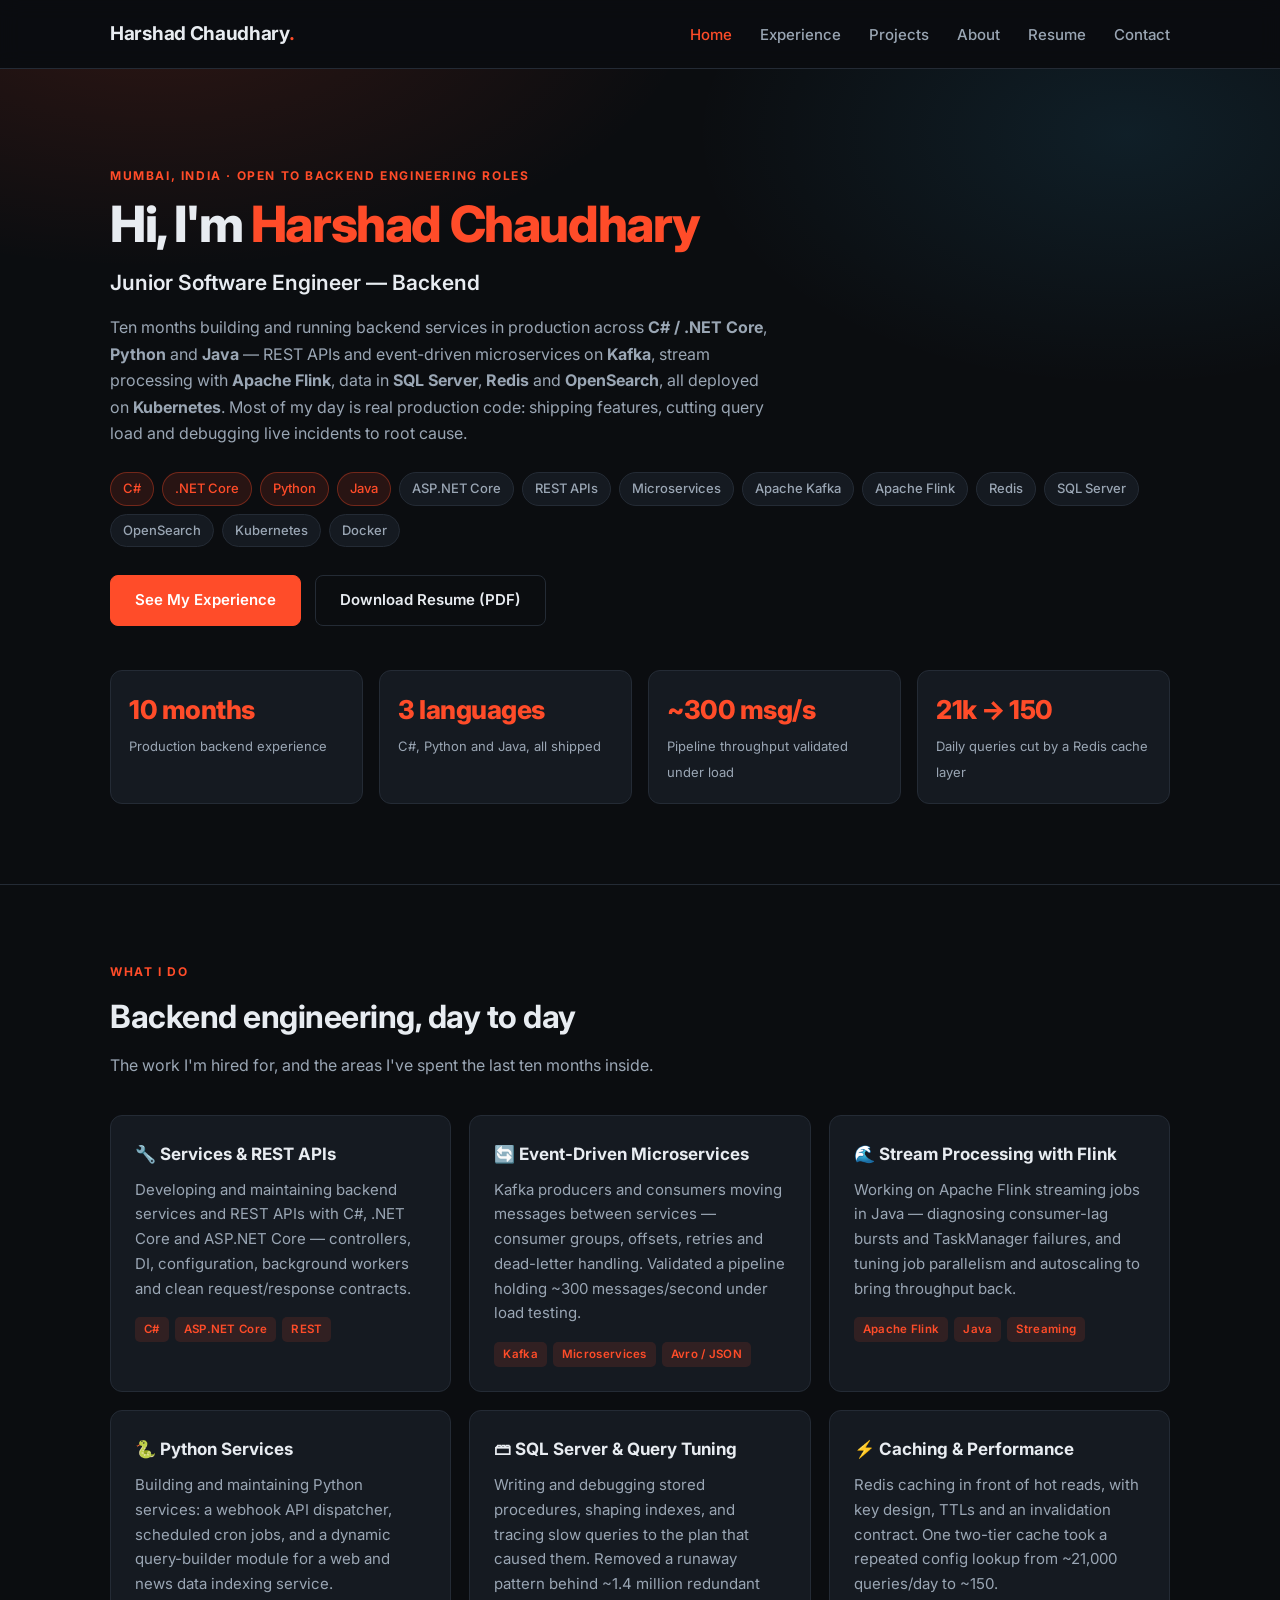
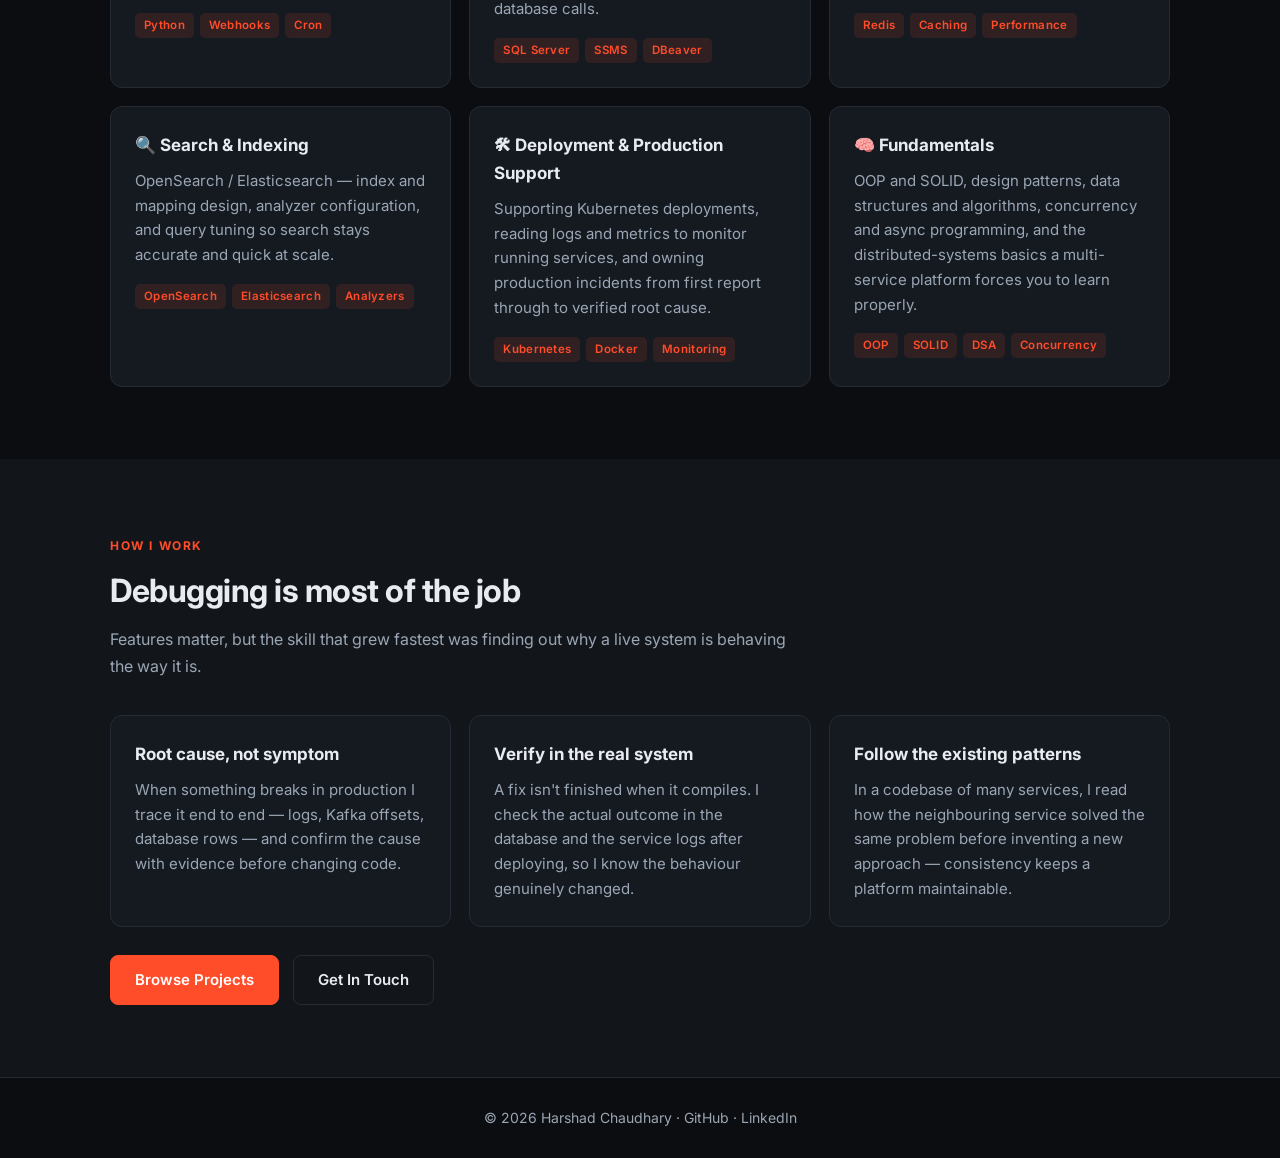
==== commit 29635ebe: "feat: reposition as Junior Software Engineer across C#, Python and Java Broadens the profile beyond " ====
--- a/index.html
+++ b/index.html
@@ -3,10 +3,10 @@
 <head>
   <meta charset="UTF-8">
   <meta name="viewport" content="width=device-width, initial-scale=1.0">
-  <title>Harshad Chaudhary | Junior .NET Backend Developer</title>
-  <meta name="description" content="Junior .NET Backend Developer with 10 months of production experience building REST APIs and event-driven microservices with C#, .NET Core, Kafka, Redis, SQL Server and Kubernetes.">
-  <meta property="og:title" content="Harshad Chaudhary | Junior .NET Backend Developer">
-  <meta property="og:description" content="C# · .NET Core · ASP.NET · Kafka · Redis · SQL Server · OpenSearch · Kubernetes">
+  <title>Harshad Chaudhary | Junior Software Engineer &mdash; Backend</title>
+  <meta name="description" content="Junior Software Engineer (Backend) with 10 months of production experience across C#/.NET, Python and Java — REST APIs, Kafka and Flink streaming, Redis, SQL Server, OpenSearch and Kubernetes.">
+  <meta property="og:title" content="Harshad Chaudhary | Junior Software Engineer — Backend">
+  <meta property="og:description" content="C# · .NET Core · Python · Java · Kafka · Flink · Redis · SQL Server · OpenSearch · Kubernetes">
   <meta property="og:type" content="website">
   <meta property="og:url" content="https://harshadchaudhary.github.io/portfolio/">
   <link rel="icon" href="data:image/svg+xml,<svg xmlns='http://www.w3.org/2000/svg' viewBox='0 0 100 100'><text y='.9em' font-size='90'>&#9881;</text></svg>">
@@ -36,30 +36,33 @@
   <!-- Hero -->
   <section class="hero">
     <div class="container">
-      <span class="eyebrow">Mumbai, India &middot; Open to opportunities</span>
+      <span class="eyebrow">Mumbai, India &middot; Open to backend engineering roles</span>
       <h1>Hi, I'm <span>Harshad Chaudhary</span></h1>
-      <p class="role">Junior .NET Backend Developer at Locobuzz</p>
+      <p class="role">Junior Software Engineer &mdash; Backend</p>
       <p class="blurb">
-        I build and maintain backend services, REST APIs and event-driven microservices
-        in C# and .NET Core — running in production on Kubernetes, moving data through
-        Kafka, cached in Redis, searched through OpenSearch and stored in SQL Server.
-        Ten months in, most of my day is real production code: shipping features,
-        tuning queries and debugging live incidents.
+        Ten months building and running backend services in production across
+        <b>C# / .NET Core</b>, <b>Python</b> and <b>Java</b> — REST APIs and event-driven
+        microservices on <b>Kafka</b>, stream processing with <b>Apache Flink</b>, data in
+        <b>SQL Server</b>, <b>Redis</b> and <b>OpenSearch</b>, all deployed on <b>Kubernetes</b>.
+        Most of my day is real production code: shipping features, cutting query load and
+        debugging live incidents to root cause.
       </p>
 
       <div class="tech-strip">
         <span class="chip chip-accent">C#</span>
         <span class="chip chip-accent">.NET Core</span>
-        <span class="chip chip-accent">ASP.NET Core</span>
+        <span class="chip chip-accent">Python</span>
+        <span class="chip chip-accent">Java</span>
+        <span class="chip">ASP.NET Core</span>
         <span class="chip">REST APIs</span>
         <span class="chip">Microservices</span>
         <span class="chip">Apache Kafka</span>
+        <span class="chip">Apache Flink</span>
         <span class="chip">Redis</span>
         <span class="chip">SQL Server</span>
-        <span class="chip">OpenSearch / Elasticsearch</span>
+        <span class="chip">OpenSearch</span>
         <span class="chip">Kubernetes</span>
         <span class="chip">Docker</span>
-        <span class="chip">Git</span>
       </div>
 
       <div class="btn-row">
@@ -68,10 +71,10 @@
       </div>
 
       <div class="stats">
-        <div class="stat"><b>10 months</b><span>Backend experience in production</span></div>
-        <div class="stat"><b>.NET&nbsp;8/9</b><span>Primary stack, C# services</span></div>
-        <div class="stat"><b>Kafka</b><span>Event-driven consumers &amp; producers</span></div>
-        <div class="stat"><b>K8s</b><span>Deployments &amp; production support</span></div>
+        <div class="stat"><b>10 months</b><span>Production backend experience</span></div>
+        <div class="stat"><b>3 languages</b><span>C#, Python and Java, all shipped</span></div>
+        <div class="stat"><b>~300 msg/s</b><span>Pipeline throughput validated under load</span></div>
+        <div class="stat"><b>21k &rarr; 150</b><span>Daily queries cut by a Redis cache layer</span></div>
       </div>
     </div>
   </section>
@@ -94,32 +97,50 @@
 
         <div class="card">
           <h3>&#128260; Event-Driven Microservices</h3>
-          <p>Kafka producers and consumers moving messages between services — consumer groups, offsets, retries and dead-letter handling, with an eye on lag and throughput.</p>
+          <p>Kafka producers and consumers moving messages between services — consumer groups, offsets, retries and dead-letter handling. Validated a pipeline holding ~300 messages/second under load testing.</p>
           <div class="card-tags"><span>Kafka</span><span>Microservices</span><span>Avro / JSON</span></div>
         </div>
 
         <div class="card">
+          <h3>&#127754; Stream Processing with Flink</h3>
+          <p>Working on Apache Flink streaming jobs in Java — diagnosing consumer-lag bursts and TaskManager failures, and tuning job parallelism and autoscaling to bring throughput back.</p>
+          <div class="card-tags"><span>Apache Flink</span><span>Java</span><span>Streaming</span></div>
+        </div>
+
+        <div class="card">
+          <h3>&#128013; Python Services</h3>
+          <p>Building and maintaining Python services: a webhook API dispatcher, scheduled cron jobs, and a dynamic query-builder module for a web and news data indexing service.</p>
+          <div class="card-tags"><span>Python</span><span>Webhooks</span><span>Cron</span></div>
+        </div>
+
+        <div class="card">
           <h3>&#128451; SQL Server &amp; Query Tuning</h3>
-          <p>Writing and debugging stored procedures, shaping schemas and indexes, and tracing slow queries back to the plan that caused them. Daily driver tools: SSMS and DBeaver.</p>
+          <p>Writing and debugging stored procedures, shaping indexes, and tracing slow queries to the plan that caused them. Removed a runaway pattern behind ~1.4 million redundant database calls.</p>
           <div class="card-tags"><span>SQL Server</span><span>SSMS</span><span>DBeaver</span></div>
         </div>
 
         <div class="card">
-          <h3>&#9889; Caching with Redis</h3>
-          <p>Adding Redis caching layers in front of hot reads, designing key patterns and TTLs, and handling cache invalidation so services stay fast without serving stale data.</p>
+          <h3>&#9889; Caching &amp; Performance</h3>
+          <p>Redis caching in front of hot reads, with key design, TTLs and an invalidation contract. One two-tier cache took a repeated config lookup from ~21,000 queries/day to ~150.</p>
           <div class="card-tags"><span>Redis</span><span>Caching</span><span>Performance</span></div>
         </div>
 
         <div class="card">
           <h3>&#128269; Search &amp; Indexing</h3>
-          <p>Working with OpenSearch / Elasticsearch — index design, analyzer and mapping configuration, and tuning queries so search stays accurate and quick at scale.</p>
+          <p>OpenSearch / Elasticsearch — index and mapping design, analyzer configuration, and query tuning so search stays accurate and quick at scale.</p>
           <div class="card-tags"><span>OpenSearch</span><span>Elasticsearch</span><span>Analyzers</span></div>
         </div>
 
         <div class="card">
           <h3>&#128736; Deployment &amp; Production Support</h3>
-          <p>Supporting Kubernetes-based deployments, reading logs and metrics to monitor running services, and handling production troubleshooting from first report to root cause.</p>
+          <p>Supporting Kubernetes deployments, reading logs and metrics to monitor running services, and owning production incidents from first report through to verified root cause.</p>
           <div class="card-tags"><span>Kubernetes</span><span>Docker</span><span>Monitoring</span></div>
+        </div>
+
+        <div class="card">
+          <h3>&#129504; Fundamentals</h3>
+          <p>OOP and SOLID, design patterns, data structures and algorithms, concurrency and async programming, and the distributed-systems basics a multi-service platform forces you to learn properly.</p>
+          <div class="card-tags"><span>OOP</span><span>SOLID</span><span>DSA</span><span>Concurrency</span></div>
         </div>
       </div>
     </div>
